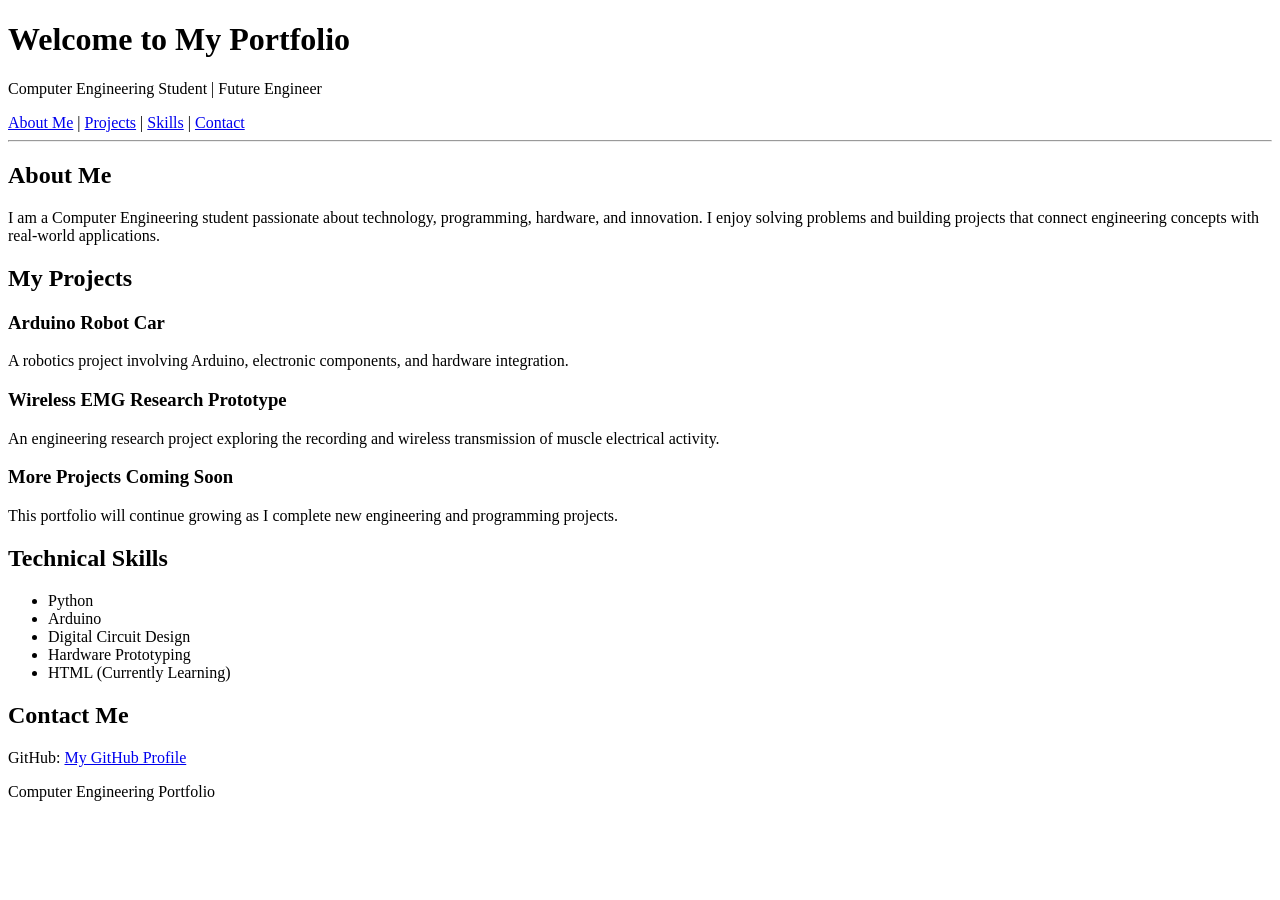
==== index.html @ a7a3e6e9 "Create index.html" ====
<!DOCTYPE html>
<html lang="en">
<head>
    <meta charset="UTF-8">
    <meta name="viewport" content="width=device-width, initial-scale=1.0">
    <title>Computer Engineering Portfolio</title>
</head>

<body>

    <header>
        <h1>Welcome to My Portfolio</h1>
        <p>Computer Engineering Student | Future Engineer</p>
    </header>

    <nav>
        <a href="#about">About Me</a> |
        <a href="#projects">Projects</a> |
        <a href="#skills">Skills</a> |
        <a href="#contact">Contact</a>
    </nav>

    <hr>

    <section id="about">
        <h2>About Me</h2>
        <p>
            I am a Computer Engineering student passionate about
            technology, programming, hardware, and innovation.
            I enjoy solving problems and building projects
            that connect engineering concepts with real-world applications.
        </p>
    </section>

    <section id="projects">
        <h2>My Projects</h2>

        <h3>Arduino Robot Car</h3>
        <p>
            A robotics project involving Arduino,
            electronic components, and hardware integration.
        </p>

        <h3>Wireless EMG Research Prototype</h3>
        <p>
            An engineering research project exploring
            the recording and wireless transmission
            of muscle electrical activity.
        </p>

        <h3>More Projects Coming Soon</h3>
        <p>
            This portfolio will continue growing as I
            complete new engineering and programming projects.
        </p>
    </section>

    <section id="skills">
        <h2>Technical Skills</h2>
        <ul>
            <li>Python</li>
            <li>Arduino</li>
            <li>Digital Circuit Design</li>
            <li>Hardware Prototyping</li>
            <li>HTML (Currently Learning)</li>
        </ul>
    </section>

    <section id="contact">
        <h2>Contact Me</h2>
        <p>
            GitHub:
            <a href="https://github.com/Roufiedanabil">
                My GitHub Profile
            </a>
        </p>
    </section>

    <footer>
        <p>Computer Engineering Portfolio</p>
    </footer>

</body>
</html>
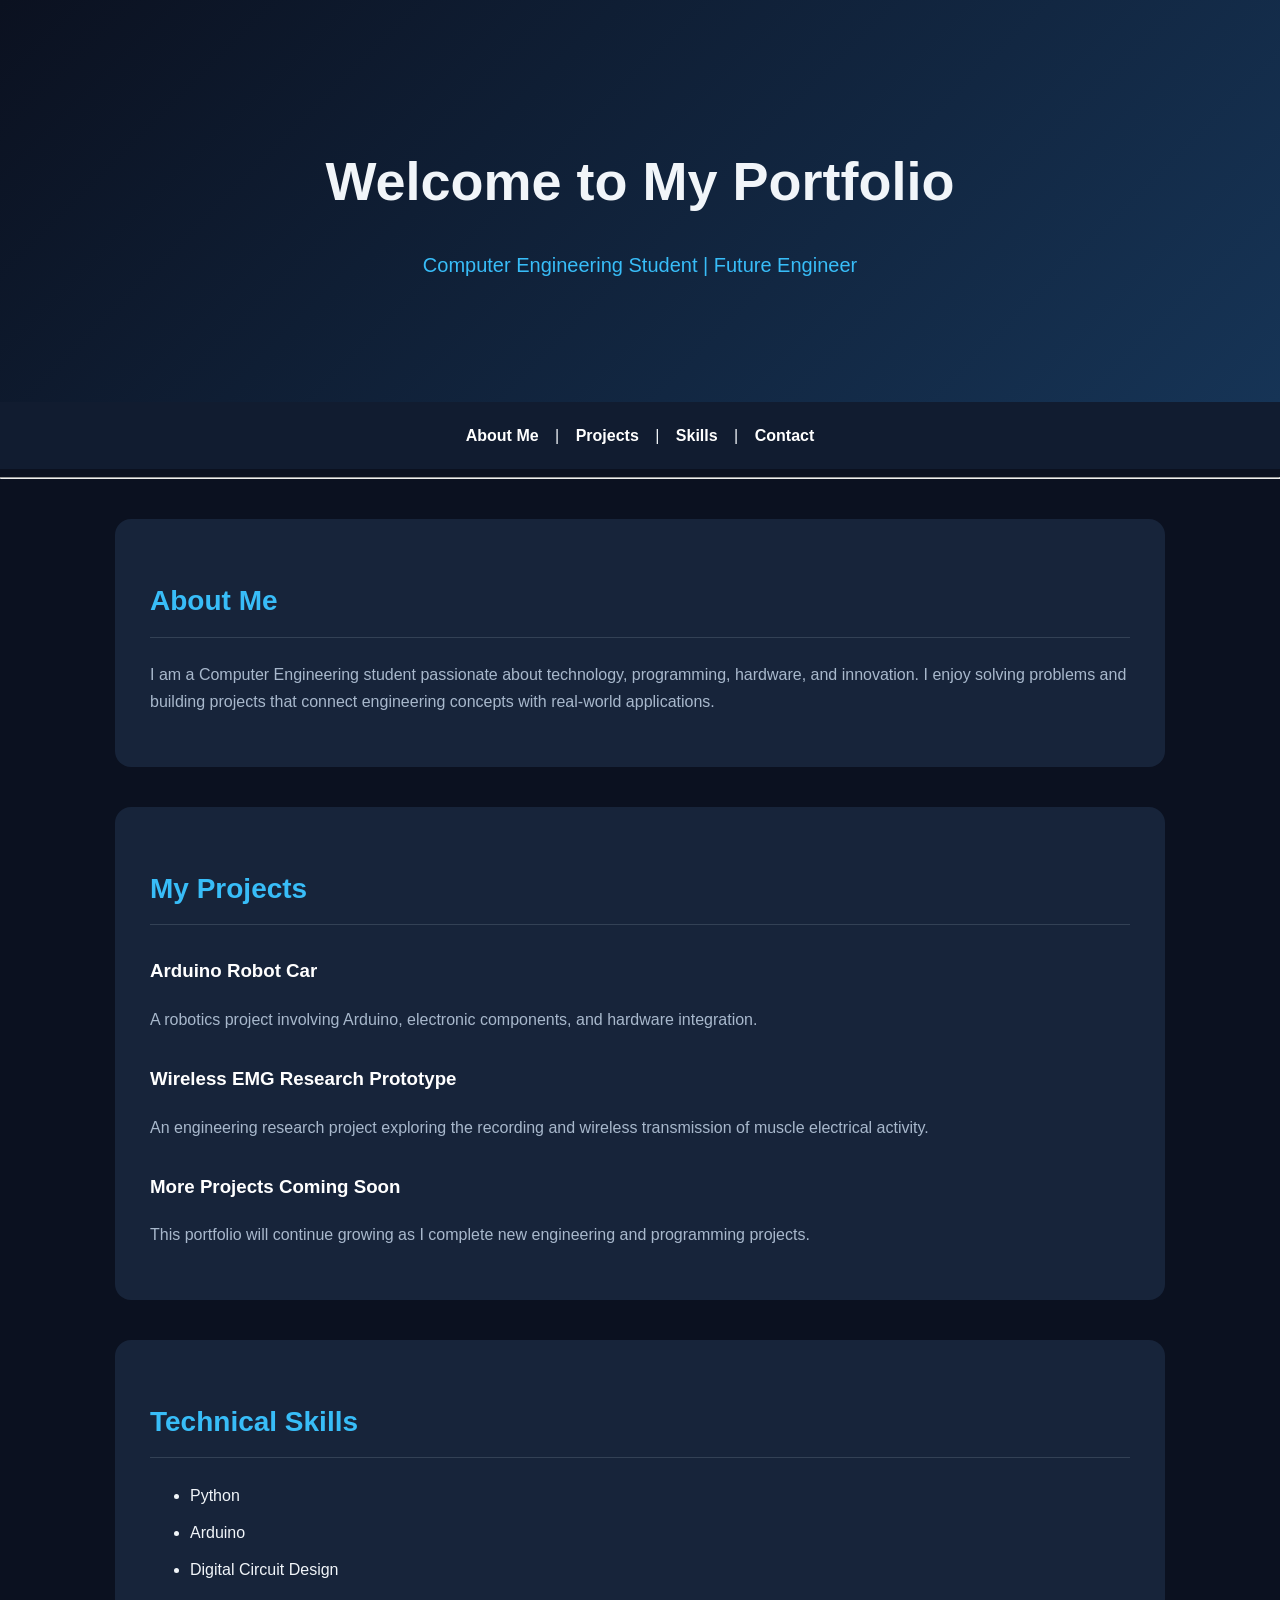
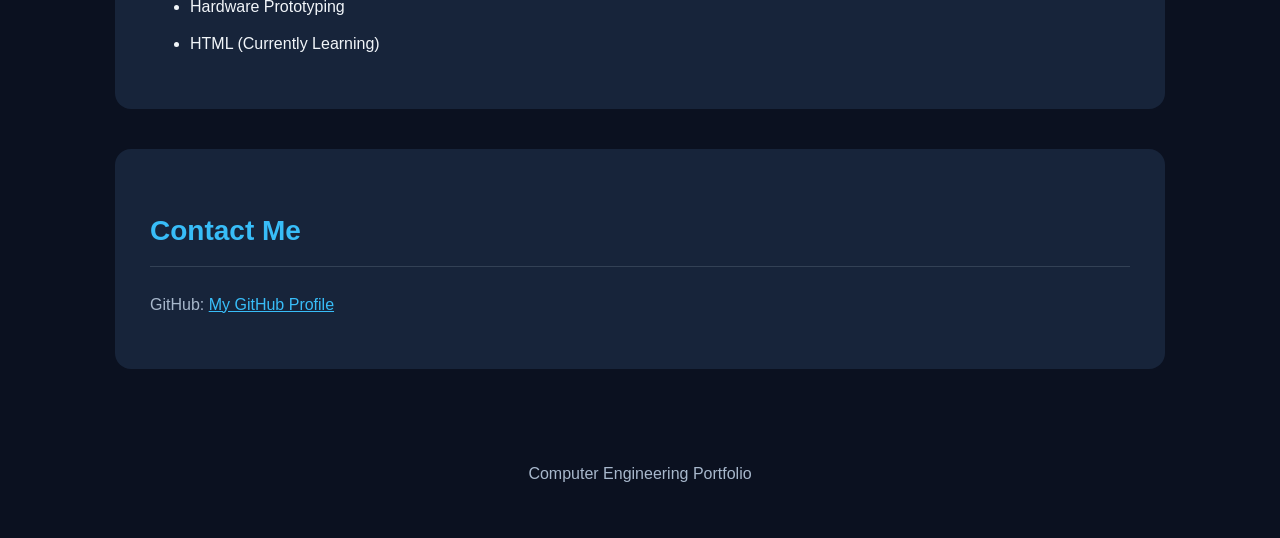
==== commit 2d74487b: "Update index.html" ====
--- a/index.html
+++ b/index.html
@@ -1,10 +1,12 @@
 
 <!DOCTYPE html>
 <html lang="en">
+
 <head>
     <meta charset="UTF-8">
     <meta name="viewport" content="width=device-width, initial-scale=1.0">
     <title>Computer Engineering Portfolio</title>
+    <link rel="stylesheet" href="style.css">
 </head>
 
 <body>
--- a/style.css
+++ b/style.css
@@ -0,0 +1,124 @@
+
+/* WEBSITE COLORS */
+:root {
+    --background: #0b1120;
+    --card: #17243a;
+    --accent: #38bdf8;
+    --text: #f1f5f9;
+    --muted: #a8b8cc;
+}
+
+/* GENERAL DESIGN */
+* {
+    box-sizing: border-box;
+}
+
+html {
+    scroll-behavior: smooth;
+}
+
+body {
+    margin: 0;
+    font-family: Arial, sans-serif;
+    background: var(--background);
+    color: var(--text);
+    line-height: 1.7;
+}
+
+/* HEADER */
+header {
+    text-align: center;
+    padding: 100px 20px;
+    background: linear-gradient(
+        135deg, #0b1120, #163456
+    );
+}
+
+header h1 {
+    font-size: clamp(32px, 5vw, 54px);
+    margin-bottom: 12px;
+}
+
+header p {
+    color: var(--accent);
+    font-size: 20px;
+}
+
+/* NAVIGATION */
+nav {
+    background: #111c30;
+    text-align: center;
+    padding: 20px;
+    position: sticky;
+    top: 0;
+    z-index: 10;
+}
+
+nav a {
+    color: white;
+    text-decoration: none;
+    margin: 0 12px;
+    font-weight: bold;
+}
+
+nav a:hover {
+    color: var(--accent);
+}
+
+/* CONTENT SECTIONS */
+section {
+    max-width: 1050px;
+    margin: 40px auto;
+    padding: 35px;
+    background: var(--card);
+    border-radius: 16px;
+}
+
+section h2 {
+    color: var(--accent);
+    font-size: 28px;
+    border-bottom: 1px solid #334155;
+    padding-bottom: 12px;
+}
+
+section h3 {
+    color: white;
+    margin-top: 30px;
+}
+
+section p {
+    color: var(--muted);
+}
+
+section a {
+    color: var(--accent);
+}
+
+/* SKILLS */
+li {
+    margin: 10px 0;
+}
+
+/* FOOTER */
+footer {
+    text-align: center;
+    padding: 35px;
+    color: var(--muted);
+}
+
+/* MOBILE DESIGN */
+@media (max-width: 600px) {
+    header {
+        padding: 65px 20px;
+    }
+
+    section {
+        margin: 20px 12px;
+        padding: 22px;
+    }
+
+    nav a {
+        display: inline-block;
+        margin: 5px 8px;
+    }
+}
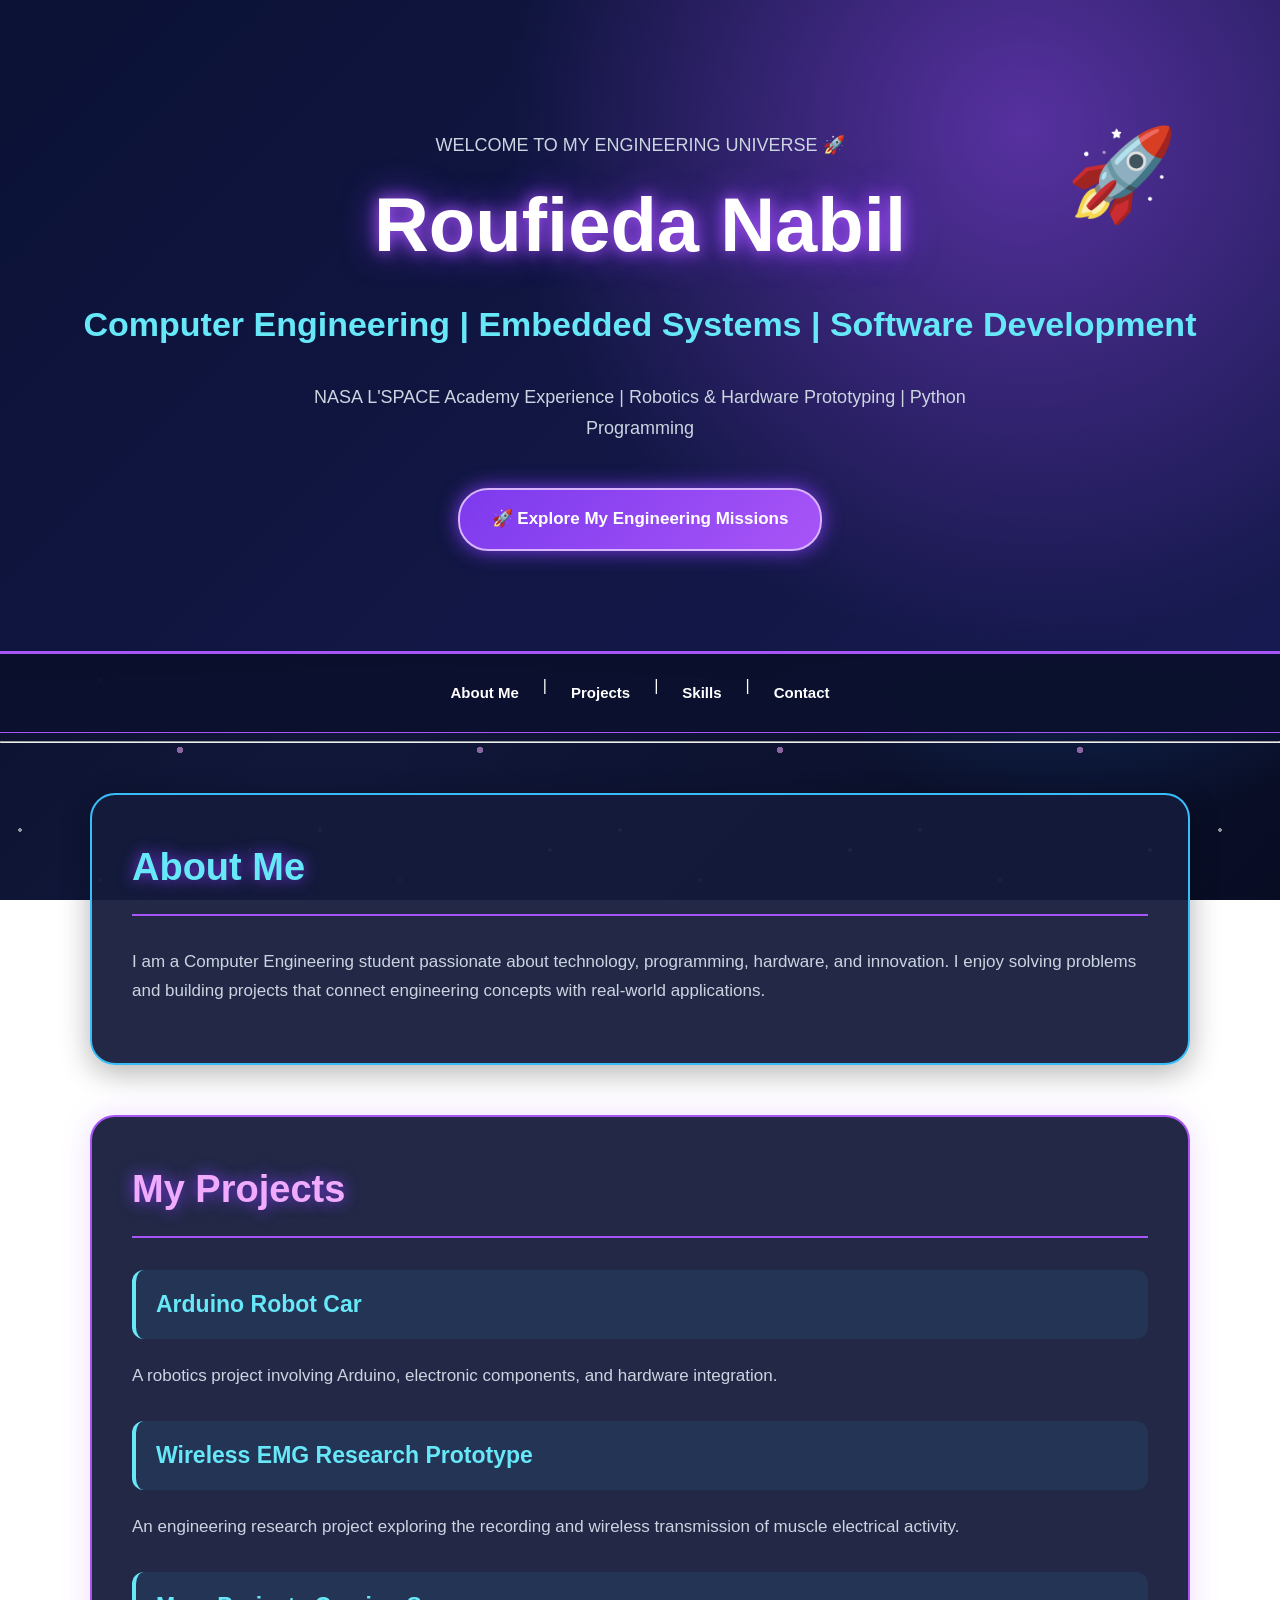
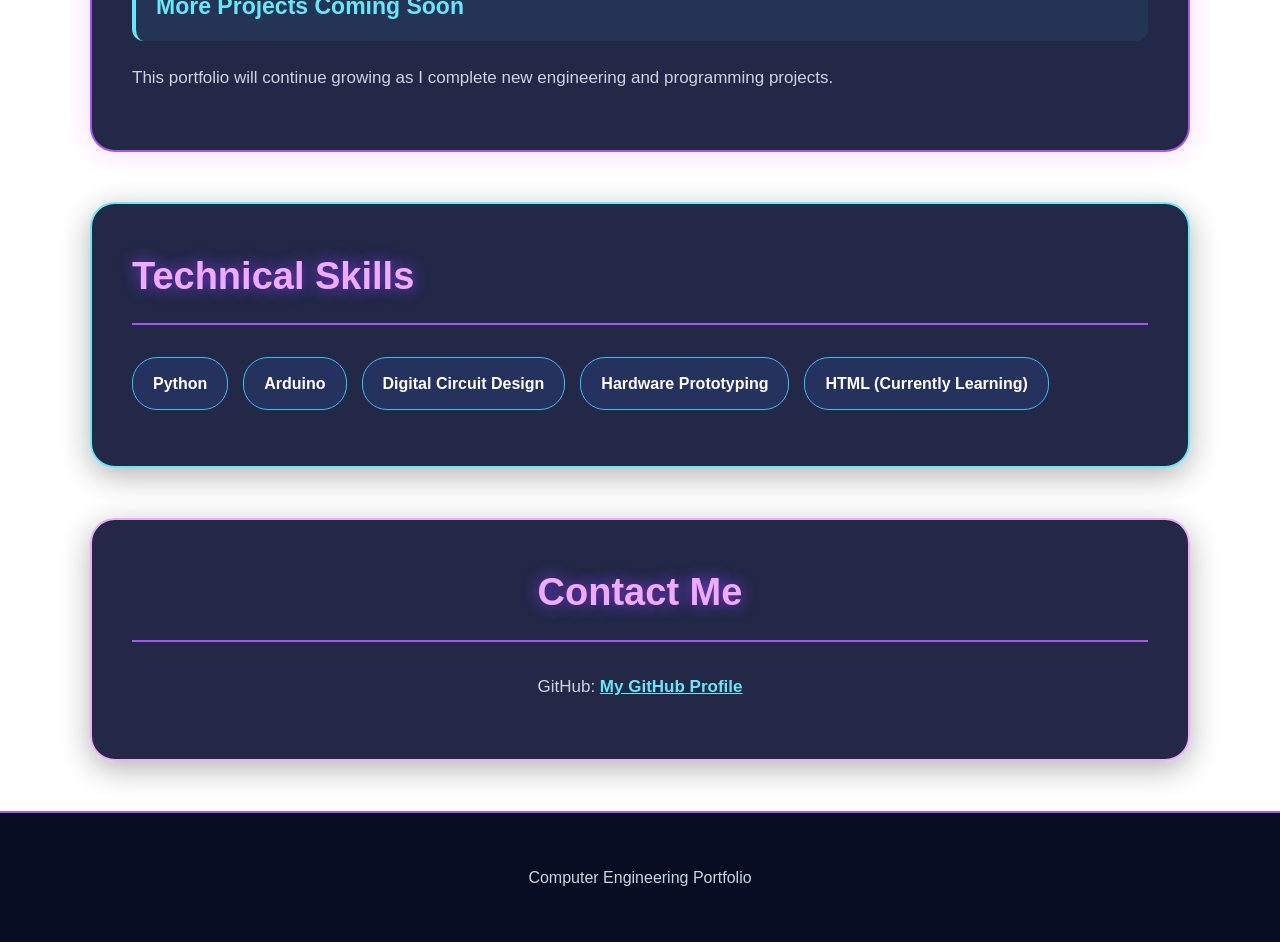
==== commit 9d633467: "Update index.html" ====
--- a/index.html
+++ b/index.html
@@ -11,10 +11,28 @@
 
 <body>
 
-    <header>
-        <h1>Welcome to My Portfolio</h1>
-        <p>Computer Engineering Student | Future Engineer</p>
-    </header>
+    
+<header>
+    <p>WELCOME TO MY ENGINEERING UNIVERSE 🚀</p>
+
+    <h1>Roufieda Nabil</h1>
+
+    <h2>
+        Computer Engineering | Embedded Systems |
+        Software Development
+    </h2>
+
+    <p>
+        NASA L'SPACE Academy Experience |
+        Robotics & Hardware Prototyping |
+        Python Programming
+    </p>
+
+    <a href="#projects" class="hero-button">
+        🚀 Explore My Engineering Missions
+    </a>
+</header>
+
 
     <nav>
         <a href="#about">About Me</a> |
--- a/style.css
+++ b/style.css
@@ -1,124 +1,471 @@
 
-/* WEBSITE COLORS */
+/* =========================================
+   ROUFIEDA'S ENGINEERING PORTFOLIO
+   CARTOON SPACE THEME
+   ========================================= */
+
+/* COLORS */
 :root {
-    --background: #0b1120;
-    --card: #17243a;
-    --accent: #38bdf8;
-    --text: #f1f5f9;
-    --muted: #a8b8cc;
-}
-
-/* GENERAL DESIGN */
+    --space: #080d24;
+    --space-light: #151b3b;
+    --purple: #a855f7;
+    --pink: #f0abfc;
+    --blue: #38bdf8;
+    --cyan: #67e8f9;
+    --white: #ffffff;
+    --muted: #cbd5e1;
+}
+
+/* RESET */
 * {
     box-sizing: border-box;
 }
 
 html {
     scroll-behavior: smooth;
+    scroll-padding-top: 90px;
 }
 
 body {
     margin: 0;
-    font-family: Arial, sans-serif;
-    background: var(--background);
-    color: var(--text);
+    font-family: 'Trebuchet MS', Arial, sans-serif;
+    color: var(--white);
     line-height: 1.7;
-}
-
-/* HEADER */
+    overflow-x: hidden;
+
+    background:
+        radial-gradient(
+            circle at 15% 15%,
+            #432178 0%,
+            transparent 30%
+        ),
+        radial-gradient(
+            circle at 85% 45%,
+            #173f83 0%,
+            transparent 35%
+        ),
+        linear-gradient(
+            135deg,
+            #080d24,
+            #101739,
+            #080d24
+        );
+
+    background-attachment: fixed;
+}
+
+/* CARTOON STAR BACKGROUND */
+body::before {
+    content: "";
+    position: fixed;
+    inset: 0;
+    pointer-events: none;
+    z-index: -1;
+
+    background-image:
+        radial-gradient(
+            2px 2px at 20px 30px,
+            white 99%,
+            transparent
+        ),
+        radial-gradient(
+            2px 2px at 100px 80px,
+            #67e8f9 99%,
+            transparent
+        ),
+        radial-gradient(
+            3px 3px at 180px 150px,
+            #f0abfc 99%,
+            transparent
+        ),
+        radial-gradient(
+            2px 2px at 250px 50px,
+            white 99%,
+            transparent
+        );
+
+    background-size: 300px 200px;
+    opacity: 0.55;
+    animation: twinkle 5s ease-in-out infinite;
+}
+
+@keyframes twinkle {
+    0%, 100% {
+        opacity: 0.3;
+    }
+
+    50% {
+        opacity: 0.8;
+    }
+}
+
+/* =========================================
+   HERO / HOMEPAGE
+   ========================================= */
+
 header {
+    position: relative;
     text-align: center;
-    padding: 100px 20px;
-    background: linear-gradient(
-        135deg, #0b1120, #163456
-    );
+    padding: 110px 20px 100px;
+
+    background:
+        radial-gradient(
+            circle at 80% 20%,
+            #5731a0,
+            transparent 45%
+        ),
+        linear-gradient(
+            135deg,
+            #0b1235,
+            #171a50
+        );
+
+    border-bottom: 3px solid var(--purple);
+    box-shadow: 0 10px 40px #080d24;
+}
+
+header::after {
+    content: "🚀";
+    position: absolute;
+    right: 8%;
+    top: 15%;
+    font-size: clamp(40px, 7vw, 90px);
+    animation: rocketFloat 4s ease-in-out infinite;
+}
+
+@keyframes rocketFloat {
+    0%, 100% {
+        transform: translateY(0) rotate(-15deg);
+    }
+
+    50% {
+        transform: translateY(-18px) rotate(-5deg);
+    }
 }
 
 header h1 {
-    font-size: clamp(32px, 5vw, 54px);
-    margin-bottom: 12px;
+    font-size: clamp(38px, 6vw, 76px);
+    line-height: 1.15;
+    margin: 15px 0;
+    color: var(--white);
+
+    text-shadow:
+        0 0 15px #a855f7,
+        0 0 35px #7c3aed;
+}
+
+header h2 {
+    font-size: clamp(20px, 3vw, 34px);
+    color: var(--cyan);
+    font-weight: bold;
 }
 
 header p {
-    color: var(--accent);
-    font-size: 20px;
-}
-
-/* NAVIGATION */
+    max-width: 750px;
+    margin: 20px auto;
+    color: var(--muted);
+    font-size: 18px;
+}
+
+/* =========================================
+   NAVIGATION
+   ========================================= */
+
 nav {
-    background: #111c30;
-    text-align: center;
-    padding: 20px;
     position: sticky;
     top: 0;
-    z-index: 10;
+    z-index: 100;
+
+    display: flex;
+    justify-content: center;
+    flex-wrap: wrap;
+    gap: 12px;
+
+    padding: 18px 15px;
+    background: rgba(11, 17, 45, 0.96);
+    border-bottom: 1px solid var(--purple);
 }
 
 nav a {
+    color: var(--white);
+    text-decoration: none;
+    font-size: 15px;
+    font-weight: bold;
+
+    padding: 8px 12px;
+    border-radius: 20px;
+    transition: 0.3s;
+}
+
+nav a:hover,
+nav a:focus-visible {
+    color: var(--white);
+    background: var(--purple);
+    box-shadow: 0 0 15px var(--purple);
+}
+
+/* =========================================
+   BUTTONS
+   ========================================= */
+
+.hero-button {
+    display: inline-block;
+    margin-top: 25px;
+    padding: 15px 32px;
+
+    color: white;
+    background: linear-gradient(
+        135deg,
+        #7c3aed,
+        #a855f7
+    );
+
+    text-decoration: none;
+    font-size: 17px;
+    font-weight: bold;
+    border-radius: 30px;
+
+    border: 2px solid #d8b4fe;
+    box-shadow: 0 0 20px #7c3aed;
+
+    transition: 0.3s;
+}
+
+.hero-button:hover {
+    transform: translateY(-5px) scale(1.04);
+    box-shadow: 0 0 30px #a855f7;
+}
+
+/* =========================================
+   CONTENT SECTIONS
+   ========================================= */
+
+section {
+    max-width: 1100px;
+    margin: 50px auto;
+    padding: 40px;
+
+    background: rgba(21, 27, 59, 0.94);
+    border: 2px solid #6245a5;
+    border-radius: 25px;
+
+    box-shadow: 0 8px 30px rgba(0, 0, 0, 0.3);
+}
+
+section h2 {
+    font-size: clamp(26px, 4vw, 38px);
+    color: var(--pink);
+
+    border-bottom: 2px solid var(--purple);
+    padding-bottom: 15px;
+    margin-top: 0;
+
+    text-shadow: 0 0 15px #7c3aed;
+}
+
+section h3 {
+    color: var(--cyan);
+    font-size: 23px;
+}
+
+section p {
+    color: var(--muted);
+    font-size: 17px;
+}
+
+section a {
+    color: var(--cyan);
+}
+
+section a:hover {
+    color: var(--pink);
+}
+
+/* =========================================
+   ABOUT ME
+   ========================================= */
+
+#about {
+    border-color: var(--blue);
+}
+
+#about h2 {
+    color: var(--cyan);
+}
+
+/* =========================================
+   PROJECTS
+   ========================================= */
+
+#projects {
+    border-color: var(--purple);
+    box-shadow: 0 0 30px rgba(168, 85, 247, 0.2);
+}
+
+#projects h3 {
+    margin-top: 30px;
+    padding: 15px 20px;
+
+    background: rgba(56, 189, 248, 0.08);
+    border-left: 4px solid var(--cyan);
+    border-radius: 12px;
+
+    transition: 0.3s;
+}
+
+#projects h3:hover {
+    transform: translateX(8px);
+    background: rgba(168, 85, 247, 0.2);
+}
+
+/* FUTURE CARTOON PROJECT CARDS */
+.project-grid {
+    display: grid;
+    grid-template-columns:
+        repeat(auto-fit, minmax(240px, 1fr));
+    gap: 25px;
+    margin-top: 30px;
+}
+
+.project-card {
+    display: block;
+    padding: 25px;
+    text-align: center;
+
     color: white;
     text-decoration: none;
-    margin: 0 12px;
+
+    background: #111b42;
+    border: 2px solid var(--purple);
+    border-radius: 25px;
+
+    transition: 0.3s;
+}
+
+.project-card:hover {
+    transform: translateY(-10px);
+    box-shadow: 0 0 25px var(--purple);
+}
+
+.project-card img {
+    width: 100%;
+    max-height: 220px;
+    object-fit: contain;
+}
+
+.project-card h3 {
+    color: var(--cyan);
+}
+
+/* =========================================
+   TECHNICAL SKILLS
+   ========================================= */
+
+#skills {
+    border-color: var(--cyan);
+}
+
+#skills ul {
+    list-style: none;
+    padding: 0;
+
+    display: flex;
+    flex-wrap: wrap;
+    gap: 15px;
+}
+
+#skills li {
+    padding: 12px 20px;
+    margin: 0;
+
+    color: var(--white);
+    background: #24325d;
+
+    border: 1px solid var(--blue);
+    border-radius: 25px;
+
     font-weight: bold;
-}
-
-nav a:hover {
-    color: var(--accent);
-}
-
-/* CONTENT SECTIONS */
-section {
-    max-width: 1050px;
-    margin: 40px auto;
-    padding: 35px;
-    background: var(--card);
-    border-radius: 16px;
-}
-
-section h2 {
-    color: var(--accent);
-    font-size: 28px;
-    border-bottom: 1px solid #334155;
-    padding-bottom: 12px;
-}
-
-section h3 {
-    color: white;
-    margin-top: 30px;
-}
-
-section p {
-    color: var(--muted);
-}
-
-section a {
-    color: var(--accent);
-}
-
-/* SKILLS */
-li {
-    margin: 10px 0;
-}
-
-/* FOOTER */
+    transition: 0.3s;
+}
+
+#skills li:hover {
+    background: var(--purple);
+    transform: translateY(-4px);
+}
+
+/* =========================================
+   CONTACT
+   ========================================= */
+
+#contact {
+    text-align: center;
+    border-color: var(--pink);
+}
+
+#contact a {
+    color: var(--cyan);
+    font-weight: bold;
+}
+
+/* =========================================
+   FOOTER
+   ========================================= */
+
 footer {
     text-align: center;
-    padding: 35px;
+    padding: 35px 20px;
     color: var(--muted);
-}
-
-/* MOBILE DESIGN */
-@media (max-width: 600px) {
+
+    background: #080d24;
+    border-top: 2px solid var(--purple);
+}
+
+/* =========================================
+   MOBILE RESPONSIVENESS
+   ========================================= */
+
+@media (max-width: 700px) {
     header {
-        padding: 65px 20px;
+        padding: 90px 20px 70px;
+    }
+
+    header::after {
+        right: 5%;
+        top: 5%;
+        font-size: 38px;
+    }
+
+    header p {
+        font-size: 16px;
     }
 
     section {
-        margin: 20px 12px;
-        padding: 22px;
+        margin: 25px 12px;
+        padding: 25px 20px;
+    }
+
+    nav {
+        gap: 5px;
+        padding: 12px 8px;
     }
 
     nav a {
-        display: inline-block;
-        margin: 5px 8px;
-    }
-}
+        font-size: 13px;
+        padding: 7px 9px;
+    }
+
+    .project-grid {
+        grid-template-columns: 1fr;
+    }
+}
+
+/* ACCESSIBILITY */
+@media (prefers-reduced-motion: reduce) {
+    *,
+    *::before,
+    *::after {
+        animation: none !important;
+        transition: none !important;
+        scroll-behavior: auto !important;
+    }
+}
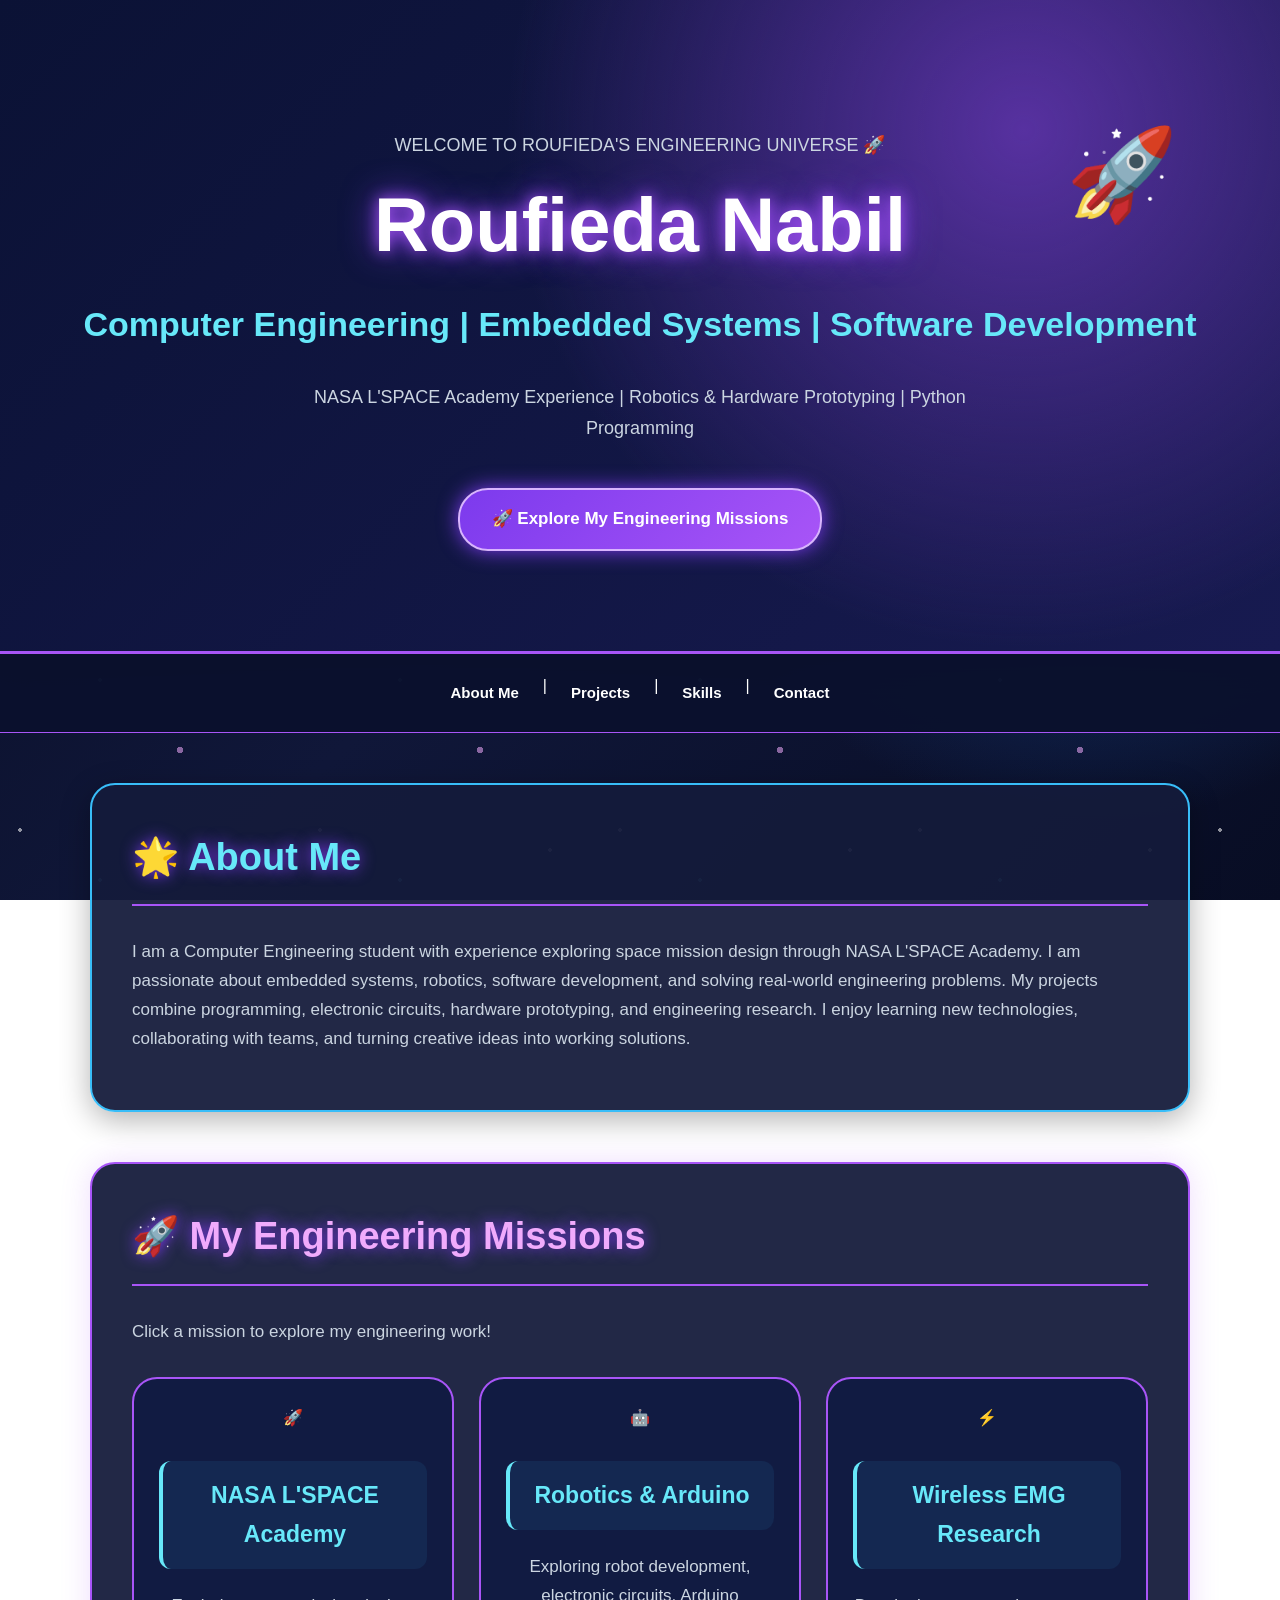
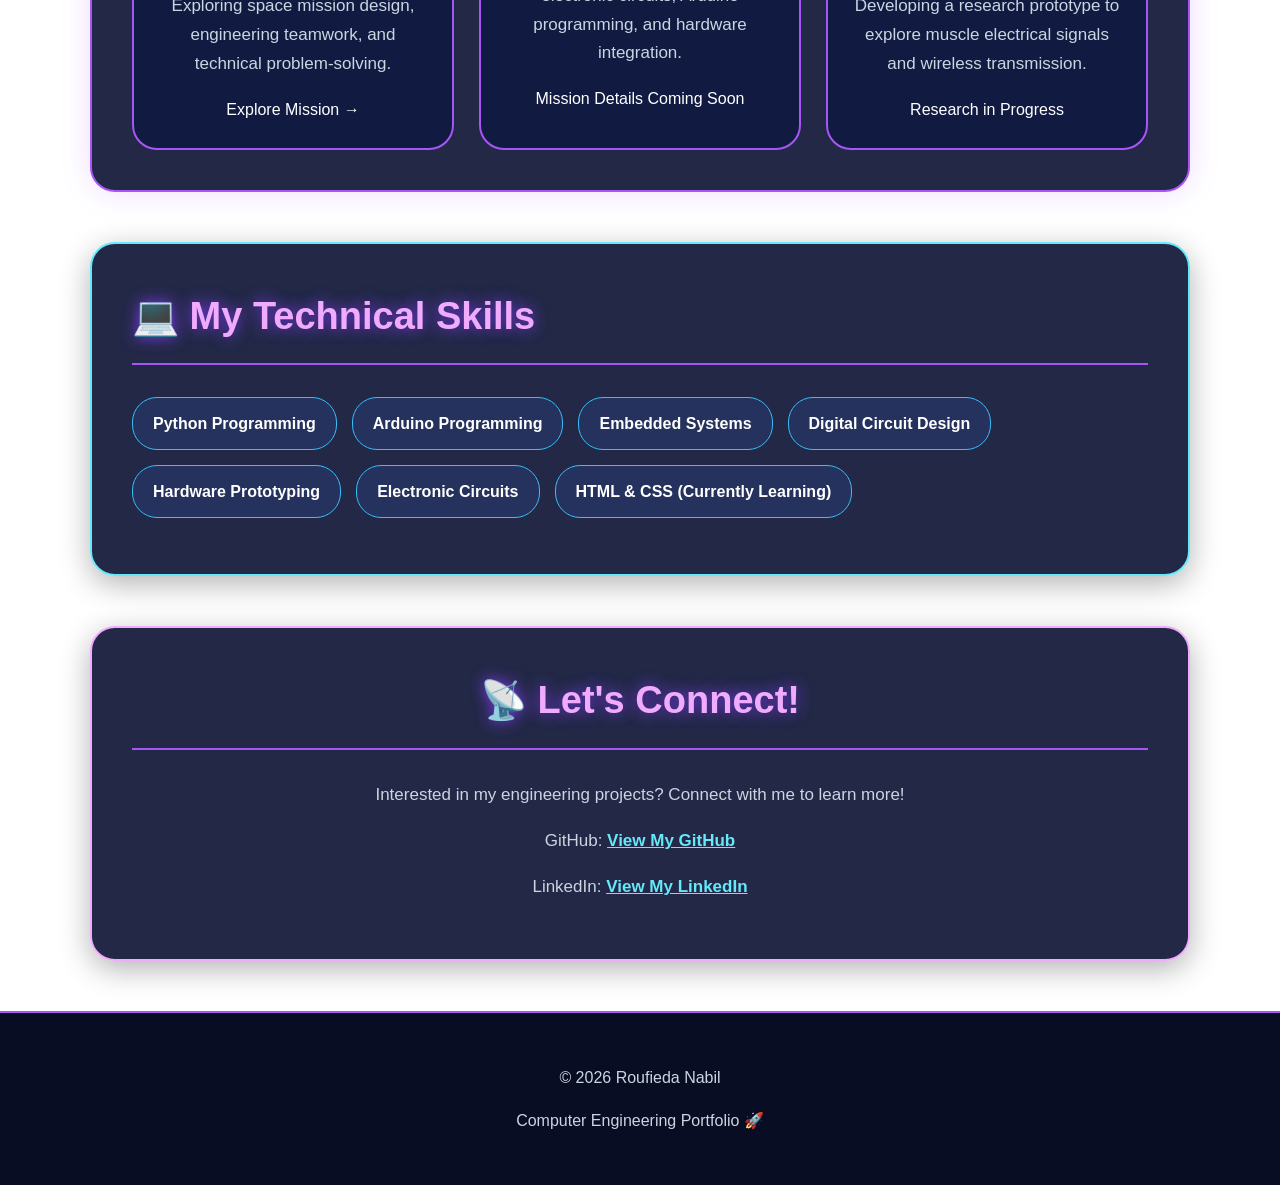
==== commit 2c622754: "Update index.html" ====
--- a/index.html
+++ b/index.html
@@ -4,36 +4,41 @@
 
 <head>
     <meta charset="UTF-8">
-    <meta name="viewport" content="width=device-width, initial-scale=1.0">
-    <title>Computer Engineering Portfolio</title>
+    <meta name="viewport"
+          content="width=device-width, initial-scale=1.0">
+
+    <title>Roufieda Nabil | Engineering Portfolio</title>
+
+    <!-- Connect to our design file -->
     <link rel="stylesheet" href="style.css">
 </head>
 
 <body>
 
-    
-<header>
-    <p>WELCOME TO MY ENGINEERING UNIVERSE 🚀</p>
+    <!-- 1. WELCOME SECTION -->
+    <header>
+        <p>WELCOME TO ROUFIEDA'S ENGINEERING UNIVERSE 🚀</p>
 
-    <h1>Roufieda Nabil</h1>
+        <h1>Roufieda Nabil</h1>
 
-    <h2>
-        Computer Engineering | Embedded Systems |
-        Software Development
-    </h2>
+        <h2>
+            Computer Engineering | Embedded Systems |
+            Software Development
+        </h2>
 
-    <p>
-        NASA L'SPACE Academy Experience |
-        Robotics & Hardware Prototyping |
-        Python Programming
-    </p>
+        <p>
+            NASA L'SPACE Academy Experience |
+            Robotics & Hardware Prototyping |
+            Python Programming
+        </p>
 
-    <a href="#projects" class="hero-button">
-        🚀 Explore My Engineering Missions
-    </a>
-</header>
+        <a href="#projects" class="hero-button">
+            🚀 Explore My Engineering Missions
+        </a>
+    </header>
 
 
+    <!-- 2. NAVIGATION MENU -->
     <nav>
         <a href="#about">About Me</a> |
         <a href="#projects">Projects</a> |
@@ -41,64 +46,148 @@
         <a href="#contact">Contact</a>
     </nav>
 
-    <hr>
 
+    <!-- 3. ABOUT ME -->
     <section id="about">
-        <h2>About Me</h2>
+        <h2>🌟 About Me</h2>
+
         <p>
-            I am a Computer Engineering student passionate about
-            technology, programming, hardware, and innovation.
-            I enjoy solving problems and building projects
-            that connect engineering concepts with real-world applications.
+            I am a Computer Engineering student with
+            experience exploring space mission design
+            through NASA L'SPACE Academy.
+
+            I am passionate about embedded systems,
+            robotics, software development, and
+            solving real-world engineering problems.
+
+            My projects combine programming,
+            electronic circuits, hardware prototyping,
+            and engineering research.
+
+            I enjoy learning new technologies,
+            collaborating with teams, and turning
+            creative ideas into working solutions.
         </p>
     </section>
 
+
+    <!-- 4. MY ENGINEERING PROJECTS -->
     <section id="projects">
-        <h2>My Projects</h2>
 
-        <h3>Arduino Robot Car</h3>
+        <h2>🚀 My Engineering Missions</h2>
+
         <p>
-            A robotics project involving Arduino,
-            electronic components, and hardware integration.
+            Click a mission to explore my engineering work!
         </p>
 
-        <h3>Wireless EMG Research Prototype</h3>
+        <div class="project-grid">
+
+            <!-- NASA PROJECT -->
+            <a href="projects/nasa.html"
+               class="project-card">
+
+                <div class="project-icon">🚀</div>
+
+                <h3>NASA L'SPACE Academy</h3>
+
+                <p>
+                    Exploring space mission design,
+                    engineering teamwork, and
+                    technical problem-solving.
+                </p>
+
+                <span>Explore Mission →</span>
+            </a>
+
+
+            <!-- ROBOTICS PROJECT -->
+            <div class="project-card">
+
+                <div class="project-icon">🤖</div>
+
+                <h3>Robotics & Arduino</h3>
+
+                <p>
+                    Exploring robot development,
+                    electronic circuits, Arduino
+                    programming, and hardware integration.
+                </p>
+
+                <span>Mission Details Coming Soon</span>
+            </div>
+
+
+            <!-- EMG RESEARCH PROJECT -->
+            <div class="project-card">
+
+                <div class="project-icon">⚡</div>
+
+                <h3>Wireless EMG Research</h3>
+
+                <p>
+                    Developing a research prototype
+                    to explore muscle electrical
+                    signals and wireless transmission.
+                </p>
+
+                <span>Research in Progress</span>
+            </div>
+
+        </div>
+    </section>
+
+
+    <!-- 5. TECHNICAL SKILLS -->
+    <section id="skills">
+
+        <h2>💻 My Technical Skills</h2>
+
+        <ul>
+            <li>Python Programming</li>
+            <li>Arduino Programming</li>
+            <li>Embedded Systems</li>
+            <li>Digital Circuit Design</li>
+            <li>Hardware Prototyping</li>
+            <li>Electronic Circuits</li>
+            <li>HTML & CSS (Currently Learning)</li>
+        </ul>
+
+    </section>
+
+
+    <!-- 6. CONTACT INFORMATION -->
+    <section id="contact">
+
+        <h2>📡 Let's Connect!</h2>
+
         <p>
-            An engineering research project exploring
-            the recording and wireless transmission
-            of muscle electrical activity.
+            Interested in my engineering projects?
+            Connect with me to learn more!
         </p>
 
-        <h3>More Projects Coming Soon</h3>
         <p>
-            This portfolio will continue growing as I
-            complete new engineering and programming projects.
+            GitHub:
+            <a href="https://github.com/Roufiedanabil"
+               target="_blank" rel="noopener noreferrer">
+                View My GitHub
+            </a>
         </p>
+
+        <p>
+            LinkedIn:
+            <a href="https://www.linkedin.com/in/roufieda-nabil-2b9068255/"
+               target="_blank" rel="noopener noreferrer">
+                View My LinkedIn
+            </a>
+        </p>
+
     </section>
 
-    <section id="skills">
-        <h2>Technical Skills</h2>
-        <ul>
-            <li>Python</li>
-            <li>Arduino</li>
-            <li>Digital Circuit Design</li>
-            <li>Hardware Prototyping</li>
-            <li>HTML (Currently Learning)</li>
-        </ul>
-    </section>
 
-    <section id="contact">
-        <h2>Contact Me</h2>
-        <p>
-            GitHub:
-            <a href="https://github.com/Roufiedanabil">
-                My GitHub Profile
-            </a>
-        </p>
-    </section>
-
+    <!-- 7. FOOTER -->
     <footer>
-        <p>Computer Engineering Portfolio</p>
+        <p>© 2026 Roufieda Nabil</p>
+        <p>Computer Engineering Portfolio 🚀</p>
     </footer>
 
 </body>
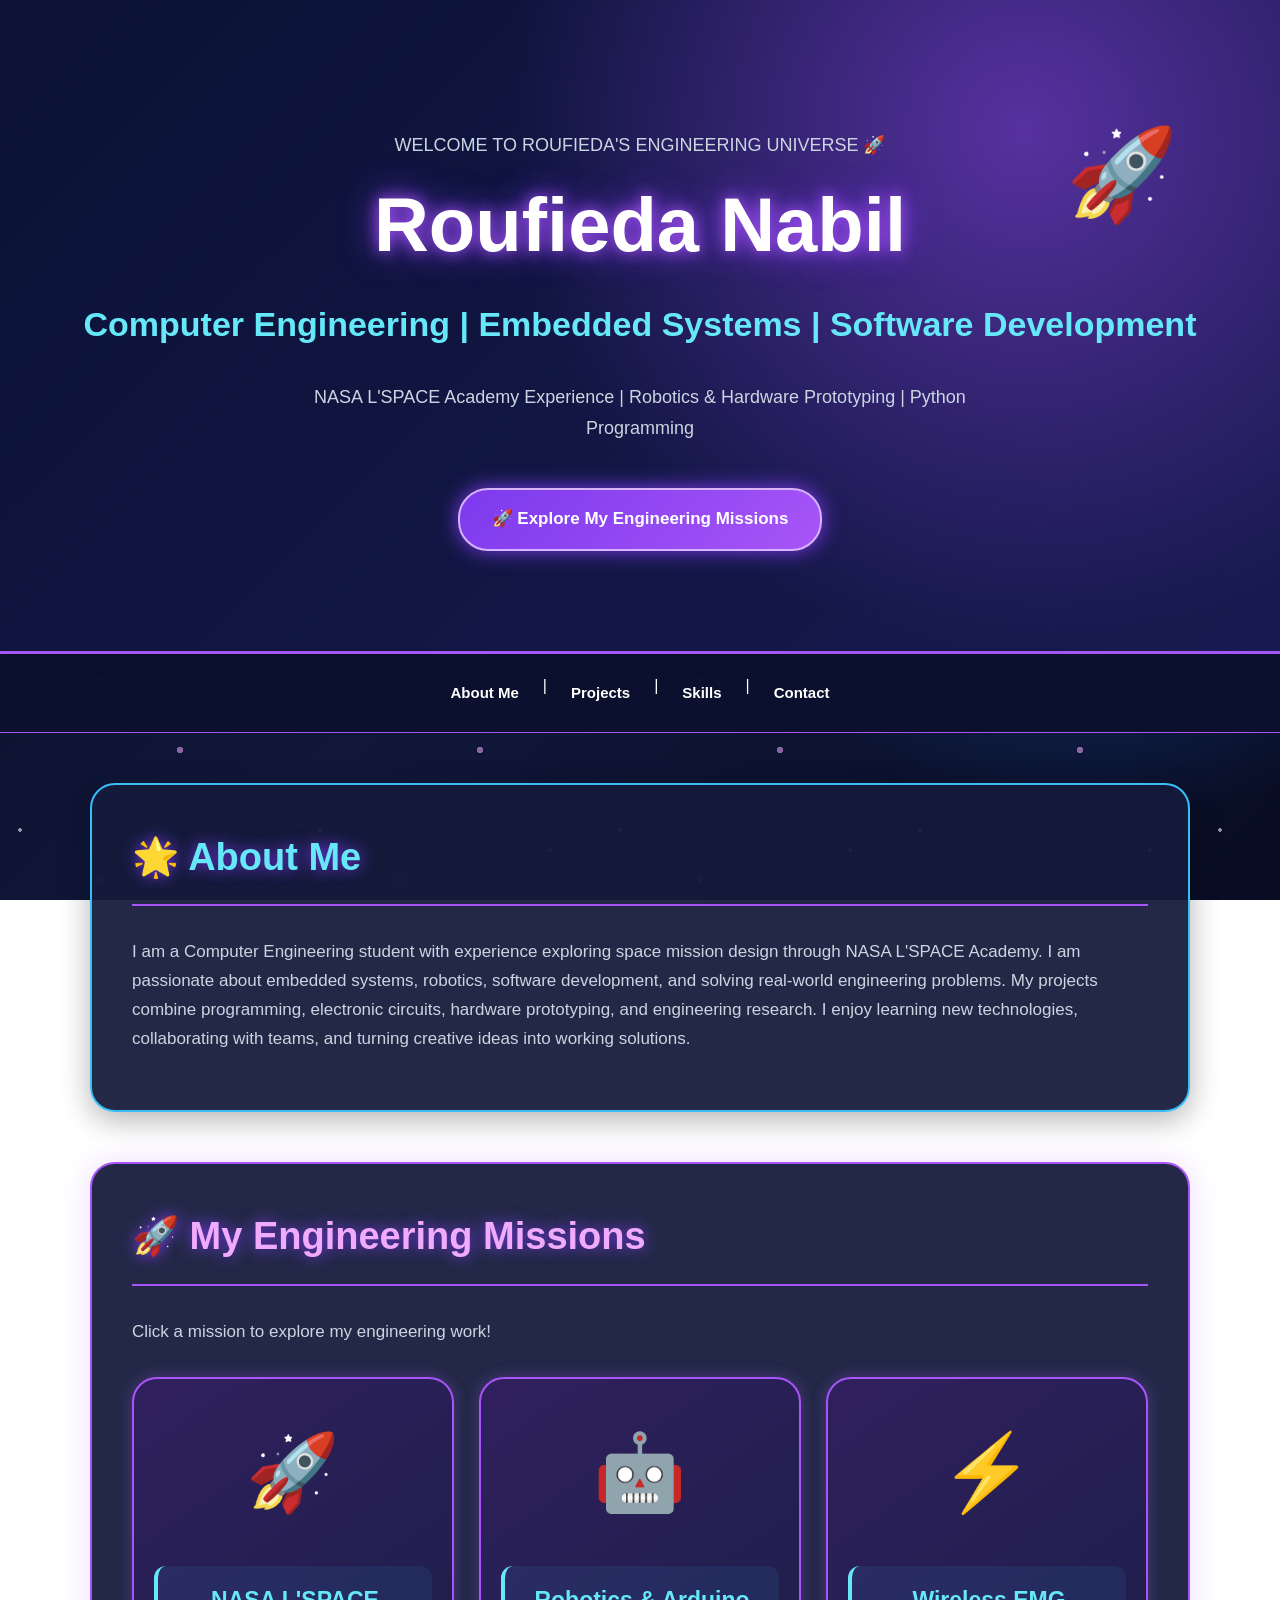
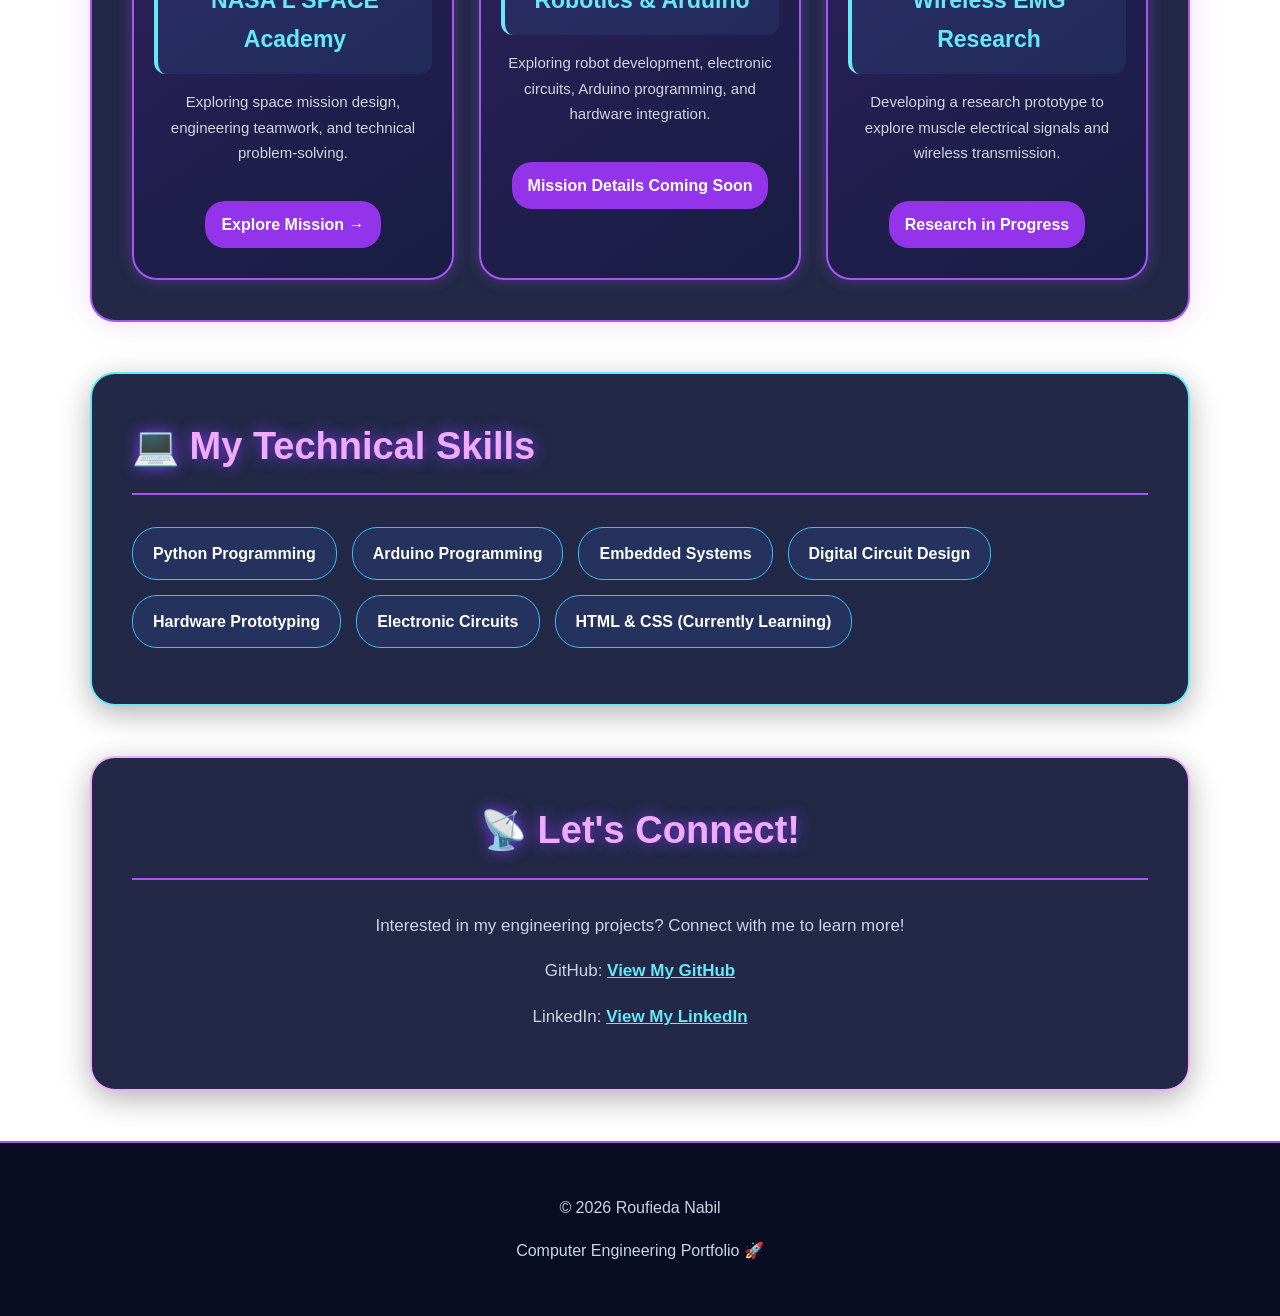
==== commit 98c9de4c: "Update index.html" ====
--- a/index.html
+++ b/index.html
@@ -7,7 +7,7 @@
     <meta name="viewport"
           content="width=device-width, initial-scale=1.0">
 
-    <title>Roufieda Nabil | Engineering Portfolio</title>
+   <title>Roufieda Nabil | Computer Engineering Portfolio</title>
 
     <!-- Connect to our design file -->
     <link rel="stylesheet" href="style.css">
--- a/style.css
+++ b/style.css
@@ -469,3 +469,77 @@
         scroll-behavior: auto !important;
     }
 }
+
+/* ==================================
+   CARTOON ENGINEERING PROJECT CARDS
+   ================================== */
+
+/* Arrange projects in a grid */
+.project-grid {
+    display: grid;
+    grid-template-columns: repeat(auto-fit, minmax(240px, 1fr));
+    gap: 25px;
+    margin-top: 30px;
+}
+
+/* Design each project card */
+.project-card {
+    display: block;
+    padding: 30px 20px;
+    text-align: center;
+    text-decoration: none;
+    color: white;
+
+    background: linear-gradient(145deg, #30205e, #171d43);
+    border: 2px solid #a855f7;
+    border-radius: 25px;
+
+    box-shadow: 0 0 15px #a855f755;
+    transition: transform 0.3s, box-shadow 0.3s;
+}
+
+/* Make cards move when hovered */
+.project-card:hover {
+    transform: translateY(-10px);
+    box-shadow: 0 0 30px #a855f7;
+}
+
+/* Large cartoon project icons */
+.project-icon {
+    font-size: 75px;
+    margin-bottom: 15px;
+}
+
+/* Project titles */
+.project-card h3 {
+    color: #67e8f9;
+    font-size: 23px;
+    margin-bottom: 15px;
+}
+
+/* Project descriptions */
+.project-card p {
+    color: #d1d5db;
+    font-size: 15px;
+    line-height: 1.7;
+}
+
+/* Mission labels */
+.project-card span {
+    display: inline-block;
+    margin-top: 20px;
+    padding: 10px 16px;
+
+    background: #9333ea;
+    color: white;
+    border-radius: 20px;
+    font-weight: bold;
+}
+
+/* Smaller screens */
+@media (max-width: 600px) {
+    .project-grid {
+        grid-template-columns: 1fr;
+    }
+}
+
